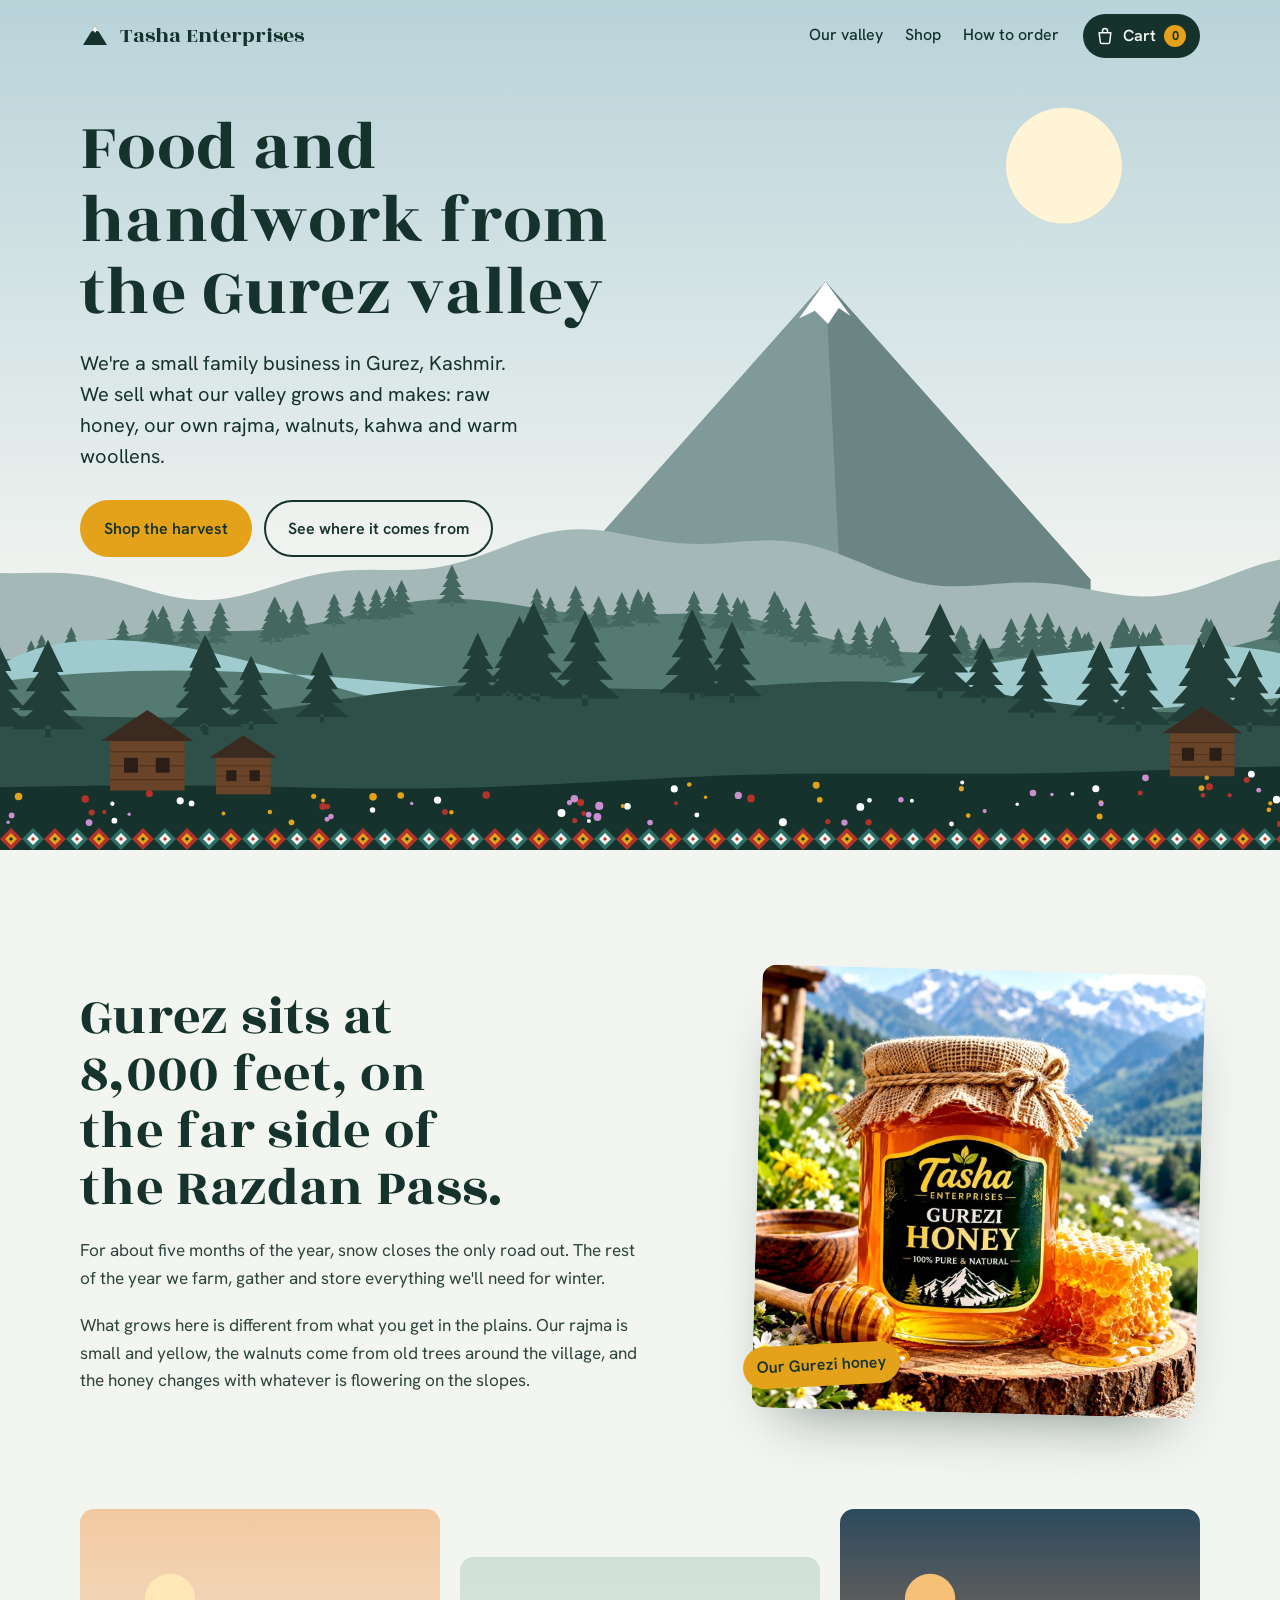
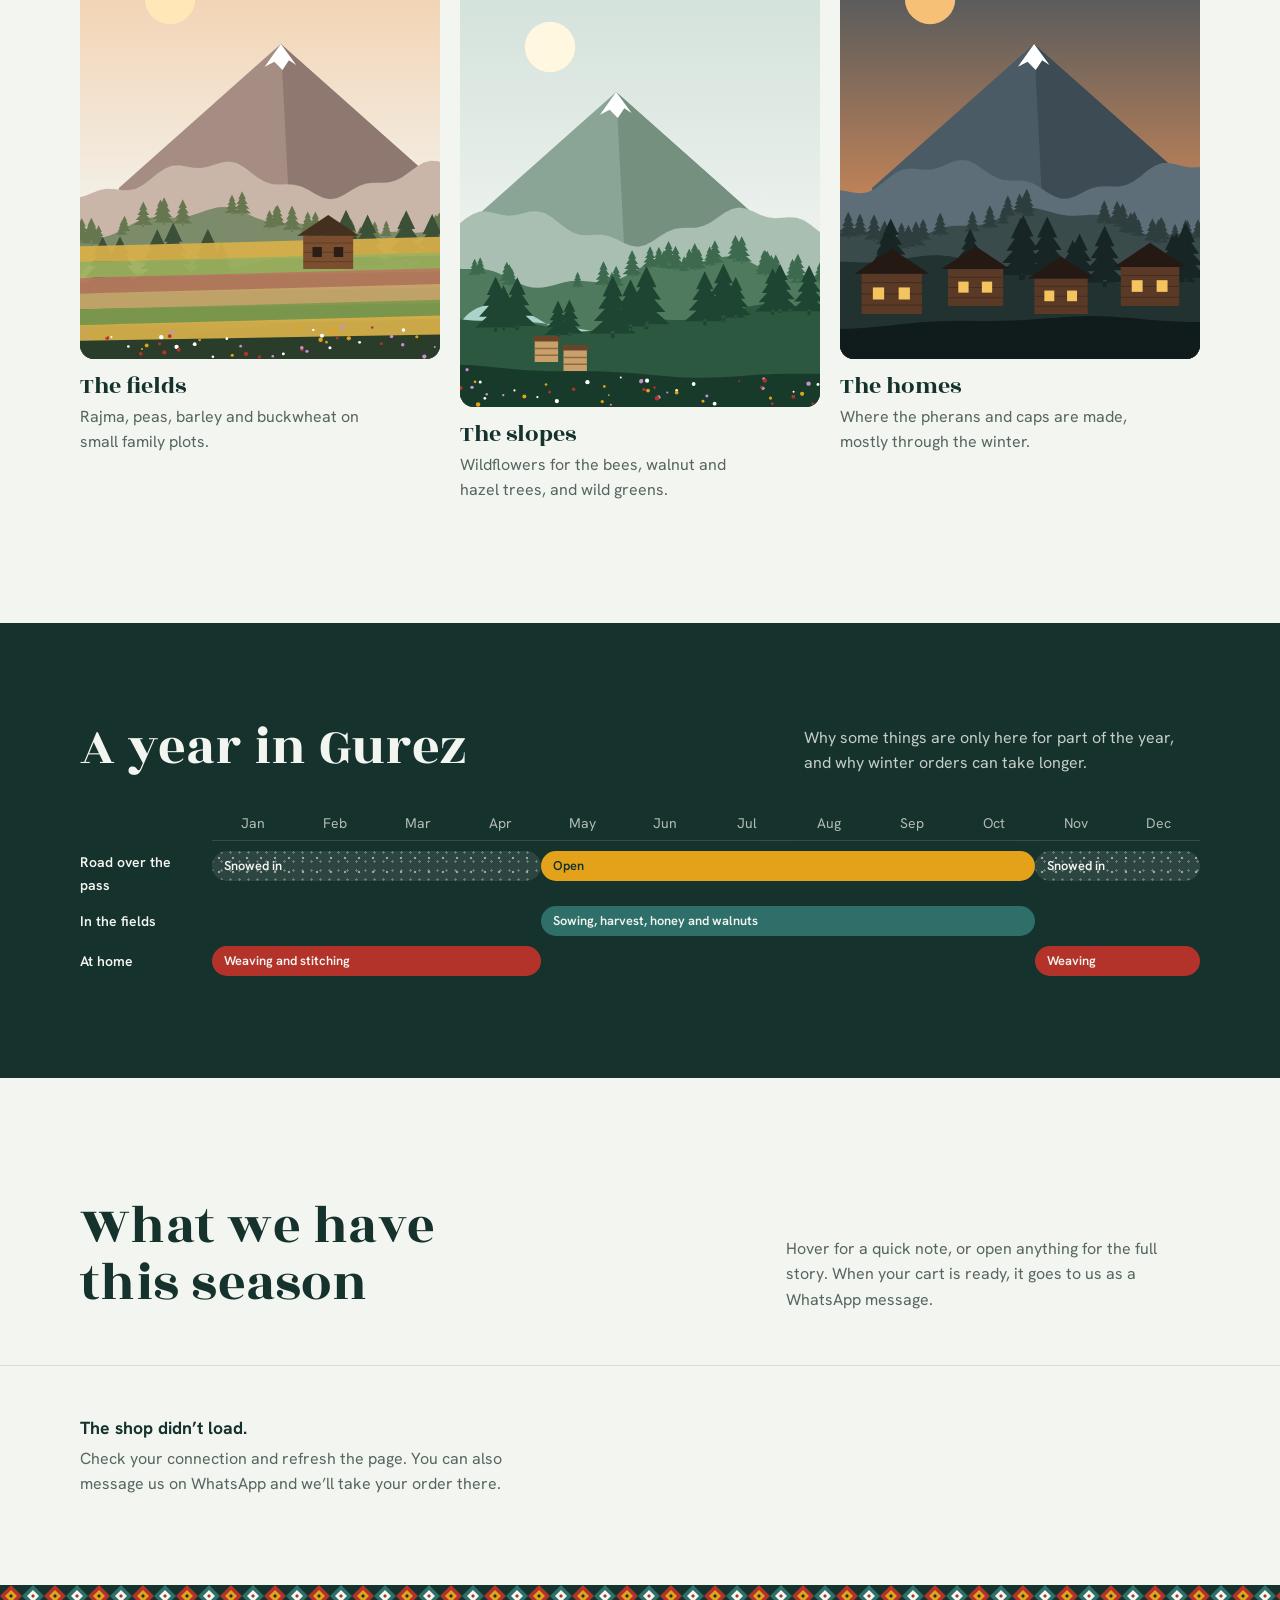
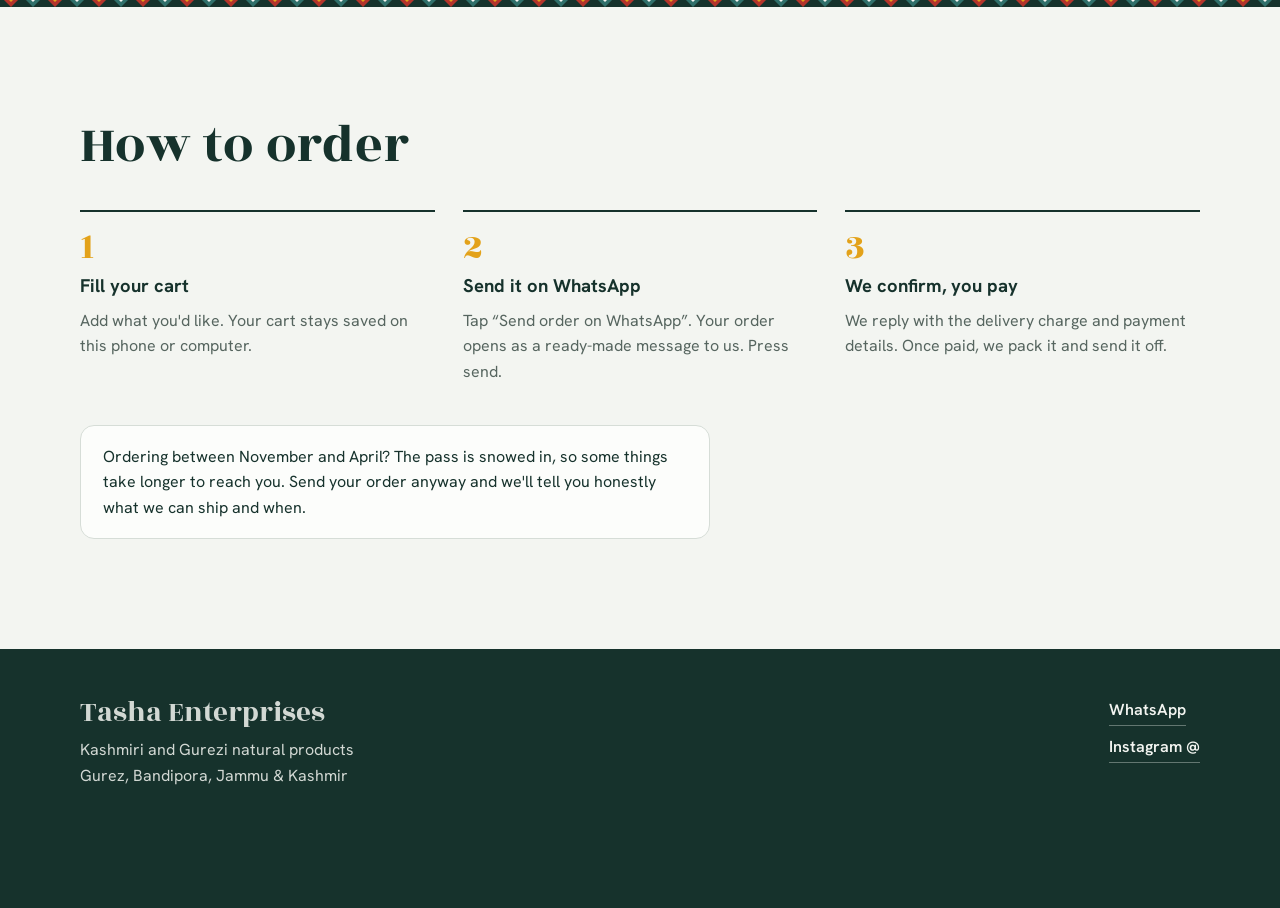
==== index.html @ d4f88fbe "Init" ====
<!doctype html>
<html lang="en">
<head>
<meta charset="utf-8">
<meta name="viewport" content="width=device-width, initial-scale=1, viewport-fit=cover">
<title>Tasha Enterprises · Honey, rajma and walnuts from Gurez, Kashmir</title>
<meta name="description" content="A small family business in the Gurez valley, Kashmir. Raw honey, Gurezi rajma, walnuts, kahwa, jams and handmade woollens. Order on WhatsApp.">
<meta property="og:title" content="Tasha Enterprises, Gurez valley">
<meta property="og:description" content="Honey, rajma, walnuts and handwork from our village in Gurez, Kashmir. Order on WhatsApp.">
<meta property="og:image" content="images/honey.jpg">
<meta name="theme-color" content="#16322C">
<link rel="preconnect" href="https://fonts.googleapis.com">
<link rel="preconnect" href="https://fonts.gstatic.com" crossorigin>
<link rel="stylesheet" href="https://fonts.googleapis.com/css2?family=Rozha+One&family=Hanken+Grotesk:ital,wght@0,400;0,500;0,600;0,700;1,400&display=swap">
<link rel="stylesheet" href="css/style.css">
</head>
<body>

<header class="bar" id="bar">
  <div class="wrap bar-in">
    <a class="logo" href="#top" aria-label="Tasha Enterprises, home">
      <svg viewBox="0 0 40 40" aria-hidden="true"><path d="M4 32 L20 6 L36 32 Z" fill="currentColor"/><path d="M20 6 L15 14 L18 13 L20 16 L22 13 L25 14 Z" fill="var(--snow)"/></svg>
      <span>Tasha Enterprises</span>
    </a>
    <nav class="bar-nav" aria-label="Main">
      <a href="#story">Our valley</a>
      <a href="#shop">Shop</a>
      <a href="#order">How to order</a>
    </nav>
    <button class="cart-btn" id="openCart" type="button">
      <svg viewBox="0 0 24 24" aria-hidden="true"><path d="M5 8h14l-1.3 11.1a2 2 0 0 1-2 1.9H8.3a2 2 0 0 1-2-1.9z M9 8V6a3 3 0 0 1 6 0v2" fill="none" stroke="currentColor" stroke-width="1.8" stroke-linejoin="round"/></svg>
      <span>Cart</span><b id="cartCount">0</b>
    </button>
  </div>
</header>

<main id="top">

  <!-- HERO: layered paper-cut valley, replaced by images/hero.jpg if you add one -->
  <section class="hero" aria-label="Welcome">
    <div class="hero-scene" id="heroScene" aria-hidden="true"></div>
    <img class="hero-photo" src="images/hero.jpg" alt="" onerror="this.remove()">
    <div class="wrap hero-copy">
      <h1>Food and handwork from the Gurez valley</h1>
      <p>We're a small family business in Gurez, Kashmir. We sell what our valley grows and makes: raw honey, our own rajma, walnuts, kahwa and warm woollens.</p>
      <div class="hero-ctas">
        <a class="btn btn-honey" href="#shop">Shop the harvest</a>
        <a class="btn btn-line" href="#story">See where it comes from</a>
      </div>
    </div>
  </section>

  <div class="band band-stitch" aria-hidden="true"></div>

  <!-- STORY -->
  <section class="story" id="story">
    <div class="wrap story-grid">
      <div class="story-lead">
        <h2>Gurez sits at 8,000 feet, on the far side of the Razdan Pass.</h2>
        <p>For about five months of the year, snow closes the only road out. The rest of the year we farm, gather and store everything we'll need for winter.</p>
        <p>What grows here is different from what you get in the plains. Our rajma is small and yellow, the walnuts come from old trees around the village, and the honey changes with whatever is flowering on the slopes.</p>
      </div>
      <figure class="story-photo">
        <img src="images/honey.jpg" alt="A jar of Tasha Enterprises Gurezi honey on a wooden board, with mountains behind" loading="lazy">
        <figcaption>Our Gurezi honey</figcaption>
      </figure>
    </div>

    <div class="wrap scenes">
      <figure class="scene">
        <div class="scene-art" data-scene="fields" aria-hidden="true"></div>
        <img src="images/fields.jpg" alt="Fields in Gurez" loading="lazy" onerror="this.remove()">
        <figcaption><b>The fields</b> Rajma, peas, barley and buckwheat on small family plots.</figcaption>
      </figure>
      <figure class="scene">
        <div class="scene-art" data-scene="forest" aria-hidden="true"></div>
        <img src="images/forest.jpg" alt="Forest slopes above Gurez" loading="lazy" onerror="this.remove()">
        <figcaption><b>The slopes</b> Wildflowers for the bees, walnut and hazel trees, and wild greens.</figcaption>
      </figure>
      <figure class="scene">
        <div class="scene-art" data-scene="village" aria-hidden="true"></div>
        <img src="images/people.jpg" alt="People of Gurez" loading="lazy" onerror="this.remove()">
        <figcaption><b>The homes</b> Where the pherans and caps are made, mostly through the winter.</figcaption>
      </figure>
    </div>
  </section>

  <!-- THE GUREZ YEAR -->
  <section class="year" aria-labelledby="yearTitle">
    <div class="wrap">
      <div class="year-head">
        <h2 id="yearTitle">A year in Gurez</h2>
        <p>Why some things are only here for part of the year, and why winter orders can take longer.</p>
      </div>
      <div class="year-scroll">
        <div class="year-grid" id="yearGrid"></div>
      </div>
    </div>
  </section>

  <!-- SHOP -->
  <section class="shop" id="shop">
    <div class="wrap shop-head">
      <h2>What we have this season</h2>
      <p>Hover for a quick note, or open anything for the full story. When your cart is ready, it goes to us as a WhatsApp message.</p>
    </div>
    <nav class="tabs" aria-label="Collections">
      <div class="wrap tabs-in" id="tabs"></div>
    </nav>
    <div class="wrap" id="shelves"></div>
  </section>

  <div class="band" aria-hidden="true"></div>

  <!-- HOW TO ORDER -->
  <section class="order" id="order">
    <div class="wrap">
      <h2>How to order</h2>
      <ol class="steps">
        <li><b>Fill your cart</b><span>Add what you'd like. Your cart stays saved on this phone or computer.</span></li>
        <li><b>Send it on WhatsApp</b><span>Tap “Send order on WhatsApp”. Your order opens as a ready-made message to us. Press send.</span></li>
        <li><b>We confirm, you pay</b><span>We reply with the delivery charge and payment details. Once paid, we pack it and send it off.</span></li>
      </ol>
      <p class="order-note">Ordering between November and April? The pass is snowed in, so some things take longer to reach you. Send your order anyway and we'll tell you honestly what we can ship and when.</p>
    </div>
  </section>
</main>

<footer class="foot">
  <div class="wrap foot-in">
    <div>
      <p class="foot-name">Tasha Enterprises</p>
      <p>Kashmiri and Gurezi natural products<br>Gurez, Bandipora, Jammu &amp; Kashmir</p>
    </div>
    <div class="foot-links">
      <a id="footWa" href="#" target="_blank" rel="noopener">WhatsApp <span id="footWaNum"></span></a>
      <a id="footIg" href="#" target="_blank" rel="noopener">Instagram @<span id="footIgName"></span></a>
    </div>
  </div>
</footer>

<!-- floating cart bar -->
<div class="floater" id="floater" hidden>
  <button type="button" id="floatBtn"><span id="floatCount"></span><span>View cart <b id="floatTot"></b></span></button>
</div>

<!-- product detail -->
<dialog class="sheet" id="sheet" aria-labelledby="sheetTitle">
  <button class="close" type="button" data-close aria-label="Close">×</button>
  <div class="sheet-grid">
    <div class="sheet-art" id="sheetArt"></div>
    <div class="sheet-body">
      <p class="sheet-col" id="sheetCol"></p>
      <h3 id="sheetTitle"></h3>
      <p class="sheet-price"><b id="sheetPrice"></b> <span id="sheetPack"></span></p>
      <p class="sheet-story" id="sheetStory"></p>
      <div class="sheet-block">
        <h4>How we use it</h4>
        <ul id="sheetUses"></ul>
      </div>
      <p class="sheet-keep" id="sheetKeep"></p>
      <div class="sheet-why" id="sheetWhy" hidden><h4 id="sheetWhyTitle">Why people keep it</h4><p id="sheetWhyText"></p></div>
      <div class="sheet-ctl" id="sheetCtl"></div>
    </div>
  </div>
</dialog>

<!-- cart -->
<div class="scrim" id="scrim" hidden></div>
<aside class="drawer" id="drawer" hidden aria-labelledby="cartTitle" role="dialog" aria-modal="true">
  <div class="d-head"><h3 id="cartTitle">Your cart</h3><button class="close" id="closeCart" type="button" aria-label="Close cart">×</button></div>
  <div class="d-body">
    <div id="lines"></div>
    <form class="fields" id="details" autocomplete="on">
      <label for="cName">Your name<input id="cName" type="text" autocomplete="name"></label>
      <label for="cAddr">Delivery address with pincode<textarea id="cAddr" autocomplete="street-address" rows="3"></textarea></label>
      <label for="cNote">Anything else? (optional)<input id="cNote" type="text" placeholder="Gift wrap, delivery timing"></label>
    </form>
  </div>
  <div class="d-foot">
    <div class="tot"><span>Subtotal</span><b id="subtotal">₹0</b></div>
    <p class="small">Delivery is added when we confirm on WhatsApp.</p>
    <a class="wa-btn" id="waBtn" href="#" target="_blank" rel="noopener" aria-disabled="true">
      <svg viewBox="0 0 24 24" aria-hidden="true"><path fill="currentColor" d="M12 2a10 10 0 0 0-8.6 15.1L2 22l5-1.3A10 10 0 1 0 12 2zm0 18.2c-1.5 0-3-.4-4.3-1.2l-.3-.2-3 .8.8-2.9-.2-.3A8.2 8.2 0 1 1 12 20.2zm4.5-6.1c-.2-.1-1.5-.7-1.7-.8-.2-.1-.4-.1-.6.1l-.8 1c-.1.2-.3.2-.5.1a6.7 6.7 0 0 1-3.3-2.9c-.2-.4.2-.4.7-1.3.1-.2 0-.3 0-.4l-.8-1.8c-.2-.5-.4-.4-.6-.4h-.5a1 1 0 0 0-.7.3 3 3 0 0 0-.9 2.2 5.2 5.2 0 0 0 1.1 2.7 11.8 11.8 0 0 0 4.5 4c1.7.7 2.3.8 3.2.6.5-.1 1.5-.6 1.7-1.2.2-.6.2-1.1.2-1.2-.1-.1-.3-.2-.5-.3z"/></svg>
      Send order on WhatsApp
    </a>
    <button class="copy" id="copyBtn" type="button">Copy order instead</button>
  </div>
</aside>

<div class="toast" id="toast" role="status" hidden></div>

<script src="js/scenes.js"></script>
<script src="js/app.js"></script>
</body>
</html>
---- css/style.css ----
/*
  Tasha Enterprises
  Direction: a paper-cut Gurez valley (layered ridges, deodars, the pyramid of Habba Khatoon)
  as the one bold moment; the rest stays calm on snow-white. Embroidery bands borrowed from the
  colours of a Gurezi topi mark the big transitions.
*/
:root{
  --snow:#F3F5F1;      /* page */
  --paper:#FCFDFB;     /* raised surfaces */
  --deodar:#16322C;    /* ink, dark sections */
  --river:#2F6F6A;     /* Kishanganga */
  --walnut:#6A4428;
  --honey:#E3A21A;     /* accent */
  --topi:#B3332B;      /* embroidery red, used only in bands */
  --muted:#56655F;
  --line:#D6DDD7;
  --wa:#1F7A4D;

  --display:"Rozha One", "Georgia", "Times New Roman", serif;
  --body:"Hanken Grotesk", system-ui, -apple-system, "Segoe UI", Roboto, sans-serif;

  --s-1:.875rem; --s0:1rem; --s1:1.2rem; --s2:1.5rem; --s3:2rem; --s4:clamp(2.2rem,4.6vw,3.4rem); --s5:clamp(2.8rem,7.4vw,6rem);
  --radius:14px;
  --ease-out:cubic-bezier(.16,1,.3,1);
  --ease-in:cubic-bezier(.5,0,.75,0);
  color-scheme:light;
}
*{box-sizing:border-box}
[hidden]{display:none!important}
html{scroll-behavior:smooth;-webkit-text-size-adjust:100%}
body{margin:0;background:var(--snow);color:var(--deodar);font-family:var(--body);font-size:var(--s0);line-height:1.6;-webkit-font-smoothing:antialiased}
img{max-width:100%;display:block}
h1,h2,h3{font-family:var(--display);font-weight:400;line-height:1.05;margin:0;text-wrap:balance;letter-spacing:.005em}
h4{margin:0}
p{margin:0}
a{color:inherit}
button{font:inherit;color:inherit}
:focus-visible{outline:3px solid var(--honey);outline-offset:3px;border-radius:6px}
::selection{background:var(--honey);color:var(--deodar)}
html{scrollbar-color:var(--river) var(--snow);accent-color:var(--river);caret-color:var(--river)}
a{text-underline-offset:.2em;text-decoration-thickness:1px}
.wrap{max-width:1200px;margin-inline:auto;padding-inline:clamp(16px,4vw,40px)}
@media (prefers-reduced-motion:reduce){html{scroll-behavior:auto}}

/* ---------- top bar ---------- */
.bar{position:fixed;top:0;left:0;right:0;z-index:40;padding-top:env(safe-area-inset-top,0px);transition:background .25s,box-shadow .25s,color .25s;color:var(--deodar)}
.bar.solid{background:color-mix(in srgb,var(--snow) 92%,transparent);backdrop-filter:blur(10px);-webkit-backdrop-filter:blur(10px);box-shadow:0 1px 0 var(--line)}
.bar-in{display:flex;align-items:center;gap:24px;padding-block:14px}
.logo{display:flex;align-items:center;gap:10px;text-decoration:none;font-family:var(--display);font-size:1.35rem;line-height:1}
.logo svg{width:30px;height:30px;color:var(--deodar)}
.bar-nav{display:flex;gap:22px;margin-left:auto;font-weight:500}
.bar-nav a{text-decoration:none;padding-block:4px;border-bottom:2px solid transparent}
.bar-nav a:hover{border-color:var(--honey)}
.cart-btn{display:inline-flex;align-items:center;gap:8px;background:var(--deodar);color:var(--snow);border:0;border-radius:999px;padding:9px 14px 9px 12px;cursor:pointer;font-weight:600}
.cart-btn svg{width:20px;height:20px}
.cart-btn b{background:var(--honey);color:var(--deodar);min-width:22px;height:22px;border-radius:999px;display:inline-grid;place-items:center;font-size:.8rem;padding-inline:6px}
.cart-btn.bump b{animation:bump .4s ease}
@keyframes bump{40%{transform:scale(1.35)}}
@media (max-width:760px){.bar-nav{display:none}.cart-btn{margin-left:auto}.logo{font-size:1.15rem}}

/* ---------- hero ---------- */
.hero{position:relative;min-height:min(92vh,860px);display:flex;align-items:flex-start;overflow:hidden;isolation:isolate}
.hero-scene,.hero-photo{position:absolute;inset:0;z-index:-1}
.hero-photo{width:100%;height:100%;object-fit:cover}
.hero-scene svg{width:100%;height:100%;display:block}
.hero-copy{padding-top:calc(112px + env(safe-area-inset-top,0px));padding-bottom:40px;width:100%}
.hero h1{font-size:clamp(2.7rem,5.4vw,4.9rem);max-width:16ch;color:var(--deodar)}
.hero-copy p{margin-top:18px;max-width:40ch;font-size:clamp(1.05rem,1.6vw,1.25rem);line-height:1.55}
.hero-ctas{display:flex;flex-wrap:wrap;gap:12px;margin-top:28px}
.btn{display:inline-flex;align-items:center;justify-content:center;border-radius:999px;padding:14px 22px;font-weight:600;text-decoration:none;border:2px solid transparent;cursor:pointer;transition:transform .15s}
.btn:hover{transform:translateY(-1px)}
.btn-honey{background:var(--honey);color:var(--deodar)}
.btn-line{border-color:var(--deodar);background:color-mix(in srgb,var(--snow) 55%,transparent)}
.hero:has(.hero-photo) h1,.hero:has(.hero-photo) .hero-copy p{color:#fff;text-shadow:0 2px 18px rgba(0,0,0,.35)}
@media (max-width:640px){.hero{min-height:760px}.hero-copy{padding-top:calc(96px + env(safe-area-inset-top,0px))}}

/* scene layers animate in once */
.layer{transform-box:fill-box}
/* Focal moment: the paper-cut valley assembles front to back, far ridges pulling into focus,
   then the embroidery band is stitched across beneath it. */
.hero-scene .layer{animation:rise 1.3s var(--ease-out) both;animation-delay:calc(var(--i,0) * 90ms)}
.hero-scene .layer.sun{animation:sunrise 1.8s var(--ease-out) both}
.hero-scene .layer.far{animation-name:rise,focus}
@keyframes rise{from{transform:translateY(calc(40px + var(--i,0) * 14px))}to{transform:none}}
@keyframes sunrise{from{transform:translateY(140px)}to{transform:none}}
@keyframes focus{from{filter:blur(6px)}to{filter:none}}
.hero-copy > *{animation:settle .9s var(--ease-out) both}
.hero-copy > :nth-child(2){animation-delay:.12s}.hero-copy > :nth-child(3){animation-delay:.24s}
@keyframes settle{from{transform:translateY(14px);opacity:.001}}
.band-stitch{animation:stitch 1s steps(30,end) 1s both}
@keyframes stitch{from{clip-path:inset(0 100% 0 0)}to{clip-path:inset(0 0 0 0)}}

/* ---------- embroidery band ---------- */
.band{height:22px;background-color:var(--deodar);background-image:url("data:image/svg+xml,%3Csvg xmlns='http://www.w3.org/2000/svg' width='44' height='22' viewBox='0 0 44 22'%3E%3Cpath d='M0 11 11 0 22 11 11 22z' fill='%23B3332B'/%3E%3Cpath d='M5 11 11 5 17 11 11 17z' fill='%23E3A21A'/%3E%3Cpath d='M9 11 11 9 13 11 11 13z' fill='%2316322C'/%3E%3Cpath d='M22 11 33 0 44 11 33 22z' fill='%232F6F6A'/%3E%3Cpath d='M27 11 33 5 39 11 33 17z' fill='%23F3F5F1'/%3E%3Cpath d='M31 11 33 9 35 11 33 13z' fill='%23B3332B'/%3E%3C/svg%3E");background-size:44px 22px;background-repeat:repeat-x}

/* ---------- story ---------- */
.story{padding-block:clamp(64px,10vw,120px)}
.story-grid{display:grid;grid-template-columns:minmax(0,1.15fr) minmax(0,.85fr);gap:clamp(32px,6vw,80px);align-items:center}
.story-lead h2{font-size:var(--s4);max-width:16ch}
.story-lead p{margin-top:20px;max-width:56ch;font-size:1.075rem;color:#2d433d}
.story-photo{margin:0;position:relative}
.story-photo img{border-radius:var(--radius);aspect-ratio:1/1;object-fit:cover;width:100%;transform:rotate(1.5deg);box-shadow:0 30px 60px -30px rgba(22,50,44,.55)}
.story-photo figcaption{position:absolute;left:-14px;bottom:28px;background:var(--honey);color:var(--deodar);font-weight:600;padding:8px 14px;border-radius:999px;transform:rotate(-3deg)}
.scenes{display:grid;grid-template-columns:repeat(3,minmax(0,1fr));gap:20px;margin-top:clamp(56px,8vw,96px)}
.scene{margin:0;position:relative;min-width:0}
.scene-art,.scene img{aspect-ratio:4/5;width:100%;border-radius:var(--radius);overflow:hidden}
.scene img{position:absolute;inset:0;height:auto;object-fit:cover}
.scene-art svg{width:100%;height:100%;display:block}
.scene figcaption{margin-top:14px;color:var(--muted);max-width:34ch}
.scene figcaption b{display:block;color:var(--deodar);font-family:var(--display);font-weight:400;font-size:var(--s2);line-height:1.1;margin-bottom:4px}
.scene:nth-child(2){margin-top:48px}
@media (max-width:860px){.story-grid{grid-template-columns:1fr}.story-photo{max-width:440px}.scenes{grid-template-columns:1fr}.scene:nth-child(2){margin-top:0}.scene-art,.scene img{aspect-ratio:16/10}}

/* ---------- the year ---------- */
.year{background:var(--deodar);color:var(--snow);padding-block:clamp(56px,8vw,96px)}
.year-head{display:flex;flex-wrap:wrap;justify-content:space-between;align-items:end;gap:16px 40px}
.year-head h2{font-size:var(--s4)}
.year-head p{max-width:44ch;opacity:.8}
.year-scroll{overflow-x:auto;margin-top:36px;padding-bottom:6px}
.year-grid{display:grid;grid-template-columns:132px repeat(12,minmax(44px,1fr));min-width:760px;row-gap:10px;font-size:var(--s-1)}
.year-grid .m{opacity:.7;text-align:center;padding-bottom:6px;border-bottom:1px solid rgba(243,245,241,.2)}
.year-grid .row-l{font-weight:600;align-self:center;padding-right:12px}
.year-grid .seg{height:30px;border-radius:999px;display:flex;align-items:center;padding-inline:12px;font-size:.8rem;font-weight:600;white-space:nowrap;overflow:hidden}
.seg.open{background:var(--honey);color:var(--deodar)}
.seg.closed{background-color:rgba(243,245,241,.1);background-image:radial-gradient(circle,rgba(243,245,241,.55) 1.2px,transparent 1.6px),radial-gradient(circle,rgba(243,245,241,.3) 1px,transparent 1.4px);background-size:14px 14px,9px 9px;background-position:0 0,5px 6px;color:var(--snow)}
.seg.work{background:var(--river);color:var(--snow)}
.seg.craft{background:var(--topi);color:var(--snow)}

/* ---------- shop ---------- */
.shop{padding-top:clamp(64px,10vw,120px);padding-bottom:40px}
.shop-head{display:flex;flex-wrap:wrap;justify-content:space-between;align-items:end;gap:16px 40px}
.shop-head h2{font-size:var(--s4);max-width:14ch}
.shop-head p{max-width:46ch;color:var(--muted)}
.tabs{position:sticky;top:calc(env(safe-area-inset-top,0px) + 62px);z-index:30;background:var(--snow);margin-top:28px;border-bottom:1px solid var(--line)}
.tabs-in{position:relative;display:flex;gap:6px;overflow-x:auto;padding-block:12px;scrollbar-width:none}
.tab-ink{position:absolute;left:0;top:12px;height:calc(100% - 24px);width:0;border-radius:999px;background:var(--deodar);transition:transform .45s var(--ease-out),width .45s var(--ease-out);pointer-events:none}
.tabs-in::-webkit-scrollbar{display:none}
.tab{position:relative;z-index:1;transition:color .25s;flex:none;display:inline-flex;align-items:center;gap:8px;text-decoration:none;padding:8px 14px;border-radius:999px;font-weight:500;white-space:nowrap}
.tab i{width:10px;height:10px;border-radius:50%;background:var(--c)}
.tab:hover{background:var(--paper)}
.tab[aria-current="true"]{color:var(--snow)}
.tab[aria-current="true"]:hover{background:transparent}
.no-ink .tab[aria-current="true"]{background:var(--deodar)}
.shelf{padding-top:56px;scroll-margin-top:130px}
.shelf-head{display:grid;grid-template-columns:minmax(0,1fr) minmax(0,1fr);gap:12px 40px;align-items:end;margin-bottom:24px}
.shelf-head h3{font-size:var(--s3);display:flex;align-items:center;gap:14px}
.shelf-head h3::before{content:"";width:16px;height:16px;background:var(--c);transform:rotate(45deg);flex:none}
.shelf-head p{color:var(--muted);max-width:52ch}
@media (max-width:760px){.shelf-head{grid-template-columns:1fr}}
.grid{display:grid;grid-template-columns:repeat(auto-fill,minmax(236px,1fr));gap:22px}
@media (max-width:560px){.grid{grid-template-columns:repeat(2,minmax(0,1fr));gap:14px}}

.card{position:relative;display:flex;flex-direction:column;min-width:0;cursor:pointer}
.card-media{position:relative;aspect-ratio:1/1;border-radius:var(--radius);overflow:hidden;background:var(--tint-bg)}
.card-media svg,.card-media img{position:absolute;inset:0;width:100%;height:100%;object-fit:cover}
.card-note{position:absolute;left:0;right:0;bottom:0;padding:48px 16px 16px;color:#fff;background:linear-gradient(to top,rgba(10,24,21,.88),rgba(10,24,21,0));font-size:.95rem;line-height:1.4;transform:translateY(100%);transition:transform .35s cubic-bezier(.2,.7,.2,1)}
.card-note span{display:inline-block;margin-top:8px;font-weight:600;border-bottom:1px solid currentColor;font-size:.85rem}
@media (hover:hover){.card:hover .card-note,.card:focus-within .card-note{transform:none}.card:hover .card-media svg{transform:scale(1.04)}}
.card-media svg{transition:transform .5s ease}
.card-info{padding-top:12px;display:flex;flex-direction:column;gap:2px;flex:1}
.card h4{font-size:1.05rem;font-weight:600;line-height:1.3}
.card h4 button{all:unset;cursor:pointer}
.card h4 button:focus-visible{outline:3px solid var(--honey);outline-offset:2px;border-radius:4px}
.card .pp{display:flex;align-items:baseline;gap:8px;color:var(--muted);font-size:var(--s-1)}
.card .pp b{color:var(--deodar);font-size:1.05rem;font-variant-numeric:tabular-nums}
.card-act{margin-top:10px}
.add{width:100%;border:1.5px solid var(--deodar);background:transparent;border-radius:999px;padding:9px 12px;font-weight:600;cursor:pointer;transition:background .15s,color .15s}
.add:hover{background:var(--deodar);color:var(--snow)}
.stepper{display:flex;align-items:center;justify-content:space-between;border:1.5px solid var(--deodar);background:var(--deodar);color:var(--snow);border-radius:999px;overflow:hidden}
.stepper button{border:0;background:transparent;color:inherit;width:40px;height:38px;cursor:pointer;font-size:1.2rem;line-height:1}
.stepper button:hover{background:rgba(255,255,255,.12)}
.stepper span{font-weight:600;font-variant-numeric:tabular-nums}
@media (hover:none){.card-note{display:none}}

.home-note{margin-top:26px;display:grid;grid-template-columns:minmax(0,300px) minmax(0,1fr);gap:0;background:var(--paper);border-radius:var(--radius);overflow:hidden;border:1px solid var(--line)}
.home-note img{width:100%;height:100%;object-fit:cover;aspect-ratio:4/3}
.home-note div{padding:24px 28px;align-self:center}
.home-note h4{font-family:var(--display);font-weight:400;font-size:var(--s2);margin-bottom:8px}
.home-note p{color:var(--muted);max-width:60ch}
@media (max-width:640px){.home-note{grid-template-columns:1fr}}

/* ---------- order ---------- */
.order{padding-block:clamp(64px,9vw,110px)}
.order h2{font-size:var(--s4)}
.steps{list-style:none;padding:0;margin:36px 0 0;display:grid;grid-template-columns:repeat(3,minmax(0,1fr));gap:28px;counter-reset:s}
.steps li{counter-increment:s;display:flex;flex-direction:column;gap:6px;padding-top:16px;border-top:2px solid var(--deodar)}
.steps li::before{content:counter(s);font-family:var(--display);font-size:2.4rem;line-height:1;color:var(--honey)}
.steps b{font-size:1.15rem}
.steps span{color:var(--muted)}
.order-note{margin-top:40px;max-width:70ch;padding:18px 22px;border-radius:var(--radius);background:var(--paper);border:1px solid var(--line)}
@media (max-width:760px){.steps{grid-template-columns:1fr}}

/* ---------- footer ---------- */
.foot{background:var(--deodar);color:var(--snow);padding-block:48px calc(120px + env(safe-area-inset-bottom,0px))}
.foot-in{display:flex;flex-wrap:wrap;justify-content:space-between;gap:24px}
.foot-name{font-family:var(--display);font-size:1.8rem;line-height:1.1;margin-bottom:8px}
.foot p{opacity:.85}
.foot-links{display:flex;flex-direction:column;gap:8px;font-weight:600}
.foot-links a{text-decoration:none;border-bottom:1px solid rgba(243,245,241,.35);padding-bottom:2px;width:fit-content}

/* ---------- floating cart ---------- */
.floater{position:fixed;left:0;right:0;bottom:0;z-index:35;display:flex;justify-content:center;padding:12px 16px calc(12px + env(safe-area-inset-bottom,0px));pointer-events:none}
.floater button{pointer-events:auto;width:min(480px,100%);display:flex;justify-content:space-between;align-items:center;gap:16px;border:0;border-radius:999px;background:var(--deodar);color:var(--snow);padding:14px 20px;font-weight:600;cursor:pointer;box-shadow:0 14px 40px -12px rgba(22,50,44,.6)}
.floater b{color:var(--honey);margin-left:6px}

/* ---------- product sheet ---------- */
.sheet{border:0;padding:0;border-radius:20px;width:min(880px,calc(100% - 32px));max-height:calc(100dvh - 40px);background:var(--paper);color:var(--deodar);overflow:auto}
.sheet::backdrop{background:rgba(10,24,21,.55);backdrop-filter:blur(3px)}
.sheet[open]:not(.vt){animation:pop .35s var(--ease-out)}
.sheet[open]::backdrop{animation:fade .3s var(--ease-out)}
.sheet.closing{animation:drop .2s var(--ease-in) forwards}
.sheet.closing::backdrop{animation:fade .2s reverse forwards}
@keyframes pop{from{transform:translateY(24px);opacity:0}}
@keyframes drop{to{transform:translateY(16px);opacity:0}}
@keyframes fade{from{opacity:0}}
.sheet-body > *{animation:settle .5s var(--ease-out) both}
.sheet-body > :nth-child(2){animation-delay:.04s}.sheet-body > :nth-child(3){animation-delay:.08s}.sheet-body > :nth-child(4){animation-delay:.12s}.sheet-body > :nth-child(n+5){animation-delay:.16s}
.sheet-why{border-radius:10px;padding:14px 16px;background:color-mix(in srgb,var(--honey) 14%,var(--paper));color:#2d433d}
.sheet-why h4{font-size:.95rem;margin-bottom:4px;color:var(--deodar)}
::view-transition-group(product-art){animation-duration:.5s;animation-timing-function:var(--ease-out)}
::view-transition-old(root),::view-transition-new(root){animation-duration:.28s}
.sheet-grid{display:grid;grid-template-columns:minmax(0,1fr) minmax(0,1.1fr)}
.sheet-art{position:relative;aspect-ratio:1/1;background:var(--tint-bg)}
.sheet-art svg,.sheet-art img{position:absolute;inset:0;width:100%;height:100%;object-fit:cover}
.sheet-body{padding:32px 32px 28px;display:flex;flex-direction:column;gap:14px}
.sheet-col{color:var(--muted);font-weight:500}
.sheet h3{font-size:var(--s3)}
.sheet-price b{font-size:1.4rem;font-variant-numeric:tabular-nums}
.sheet-price span{color:var(--muted);margin-left:6px}
.sheet-story{font-size:1.05rem}
.sheet-block h4{font-size:.95rem;margin-bottom:6px}
.sheet-block ul{margin:0;padding-left:1.1em;color:#2d433d}
.sheet-block li{margin-top:4px}
.sheet-keep{color:var(--muted);font-size:.95rem}
.sheet-ctl{margin-top:auto;padding-top:8px}
.sheet-ctl .add,.sheet-ctl .stepper{max-width:260px}
.close{position:absolute;top:12px;right:12px;z-index:2;width:40px;height:40px;border-radius:50%;border:0;background:var(--paper);color:var(--deodar);font-size:1.5rem;line-height:1;cursor:pointer;box-shadow:0 2px 10px rgba(0,0,0,.15)}
@media (max-width:700px){.sheet{width:100%;max-width:100%;margin:auto 0 0;border-radius:20px 20px 0 0;max-height:92dvh}.sheet-grid{grid-template-columns:1fr}.sheet-art{aspect-ratio:16/10}.sheet-body{padding:22px 20px calc(24px + env(safe-area-inset-bottom,0px))}}

/* ---------- cart drawer ---------- */
.scrim{position:fixed;inset:0;background:rgba(10,24,21,.5);z-index:50}
.drawer{position:fixed;top:0;right:0;bottom:0;z-index:60;width:min(440px,100%);background:var(--paper);display:flex;flex-direction:column;padding-top:env(safe-area-inset-top,0px);padding-bottom:env(safe-area-inset-bottom,0px);animation:slide .4s var(--ease-out);box-shadow:-24px 0 60px -30px rgba(10,24,21,.5)}
.drawer.closing{animation:slideout .22s var(--ease-in) forwards}
.scrim{animation:fade .3s var(--ease-out)}
.scrim.closing{animation:fade .22s reverse forwards}
@keyframes slide{from{transform:translateX(100%)}}
@keyframes slideout{to{transform:translateX(100%)}}
.line{animation:settle .4s var(--ease-out) both}
.line.leaving{animation:leave .22s var(--ease-in) forwards}
@keyframes leave{to{opacity:0;transform:translateX(24px)}}
.d-head{position:relative;padding:22px 22px 16px;border-bottom:1px solid var(--line)}
.d-head h3{font-size:var(--s3)}
.d-head .close{top:18px;right:18px;box-shadow:none;border:1px solid var(--line)}
.d-body{flex:1;overflow-y:auto;padding:4px 22px 22px}
.line{display:grid;grid-template-columns:56px minmax(0,1fr) auto;gap:4px 14px;padding:16px 0;border-bottom:1px solid var(--line);align-items:center}
.line-art{width:56px;height:56px;border-radius:10px;overflow:hidden;position:relative;grid-row:span 2;background:var(--tint-bg)}
.line-art svg,.line-art img{position:absolute;inset:0;width:100%;height:100%;object-fit:cover}
.line .nm{font-weight:600;line-height:1.3}
.line .sub{font-size:var(--s-1);color:var(--muted)}
.line .lp{font-weight:600;font-variant-numeric:tabular-nums;text-align:right}
.line .ctl{grid-column:2/-1;display:flex;justify-content:space-between;align-items:center;gap:10px}
.line .stepper{width:130px}
.line .stepper button{height:32px;width:36px}
.rm{border:0;background:none;color:var(--muted);text-decoration:underline;cursor:pointer;font-size:var(--s-1)}
.empty{padding:40px 0;text-align:center;color:var(--muted)}
.empty b{display:block;font-family:var(--display);font-weight:400;font-size:1.5rem;color:var(--deodar);margin-bottom:6px}
.fields{display:grid;gap:12px;margin-top:22px}
.fields label{display:grid;gap:5px;font-weight:600;font-size:.92rem}
.fields label span{font-weight:400;color:var(--muted)}
.fields input,.fields textarea{font:inherit;font-weight:400;border:1.5px solid var(--line);background:var(--snow);color:var(--deodar);border-radius:10px;padding:11px 12px;width:100%}
.fields input:focus,.fields textarea:focus{border-color:var(--river);outline:none}
.d-foot{border-top:1px solid var(--line);padding:16px 22px 18px;display:grid;gap:10px}
.tot{display:flex;justify-content:space-between;align-items:baseline}
.tot b{font-size:1.5rem;font-variant-numeric:tabular-nums}
.small{font-size:var(--s-1);color:var(--muted)}
.wa-btn{display:flex;align-items:center;justify-content:center;gap:10px;background:var(--wa);color:#fff;text-decoration:none;font-weight:700;padding:15px;border-radius:999px}
.wa-btn svg{width:22px;height:22px}
.wa-btn[aria-disabled="true"]{opacity:.4;pointer-events:none}
.copy{border:1.5px solid var(--line);background:transparent;border-radius:999px;padding:10px;cursor:pointer;font-weight:500}

.toast{position:fixed;left:50%;bottom:calc(92px + env(safe-area-inset-bottom,0px));transform:translateX(-50%);z-index:45;background:var(--deodar);color:var(--snow);padding:10px 18px;border-radius:999px;font-weight:500;max-width:calc(100% - 32px);text-align:center;box-shadow:0 10px 30px -10px rgba(0,0,0,.4)}

/* ---------- feedback ---------- */
.fly{position:fixed;left:0;top:0;width:16px;height:16px;z-index:80;pointer-events:none;background:var(--honey);transform-origin:center;box-shadow:0 0 0 3px var(--topi)}
.stepper span.tick{animation:tick .3s var(--ease-out)}
@keyframes tick{from{transform:translateY(-7px);opacity:.2}}
.add:active,.btn:active,.cart-btn:active,.floater button:active,.wa-btn:active{transform:scale(.97)}
.add,.cart-btn,.floater button,.wa-btn{transition:background .15s,color .15s,transform .12s}
.floater:not([hidden]) button{animation:rise-bar .45s var(--ease-out)}
@keyframes rise-bar{from{transform:translateY(120%)}}
.toast:not([hidden]){animation:settle .3s var(--ease-out)}

/* ---------- the year draws itself left to right, month by month ---------- */
.year-grid .seg{transform-origin:left center}
.year.pre .seg{transform:scaleX(0)}
.year.play .seg{transform:none;transition:transform .9s var(--ease-out);transition-delay:calc(var(--m,0) * 70ms)}

/* scene cards: photo slot cross-fades in when a real image loads */
.scene img,.card-media img{animation:fade .5s var(--ease-out)}

@media (prefers-reduced-motion:reduce){
  .hero-scene .layer,.hero-copy > *,.band-stitch,.sheet-body > *,.line{animation:none!important}
  .sheet[open]:not(.vt),.drawer,.floater:not([hidden]) button{animation:fade .2s ease!important}
  .year.pre .seg{transform:none}
  .tab-ink{transition:none}
  .stepper span.tick{animation:fade .2s ease!important}
}
.ctl-row{grid-column:2/-1;display:flex;justify-content:space-between;align-items:center;gap:10px}

/* ---------- shop states ---------- */
.shop-state{padding:48px 0;color:var(--muted);max-width:52ch}
.shop-state b{display:block;color:var(--deodar);font-size:1.1rem;margin-bottom:4px}
.badge{position:absolute;top:12px;left:12px;z-index:2;background:var(--deodar);color:var(--snow);font-size:.8rem;font-weight:600;padding:5px 10px;border-radius:999px}
.add.soldout{display:block;text-align:center;text-decoration:none;border-style:dashed;color:var(--muted);border-color:var(--muted)}
.add.soldout:hover{background:var(--snow);color:var(--deodar);border-color:var(--deodar)}
.card:has(.badge) .card-media > svg,.card:has(.badge) .card-media > img{filter:grayscale(.55)}
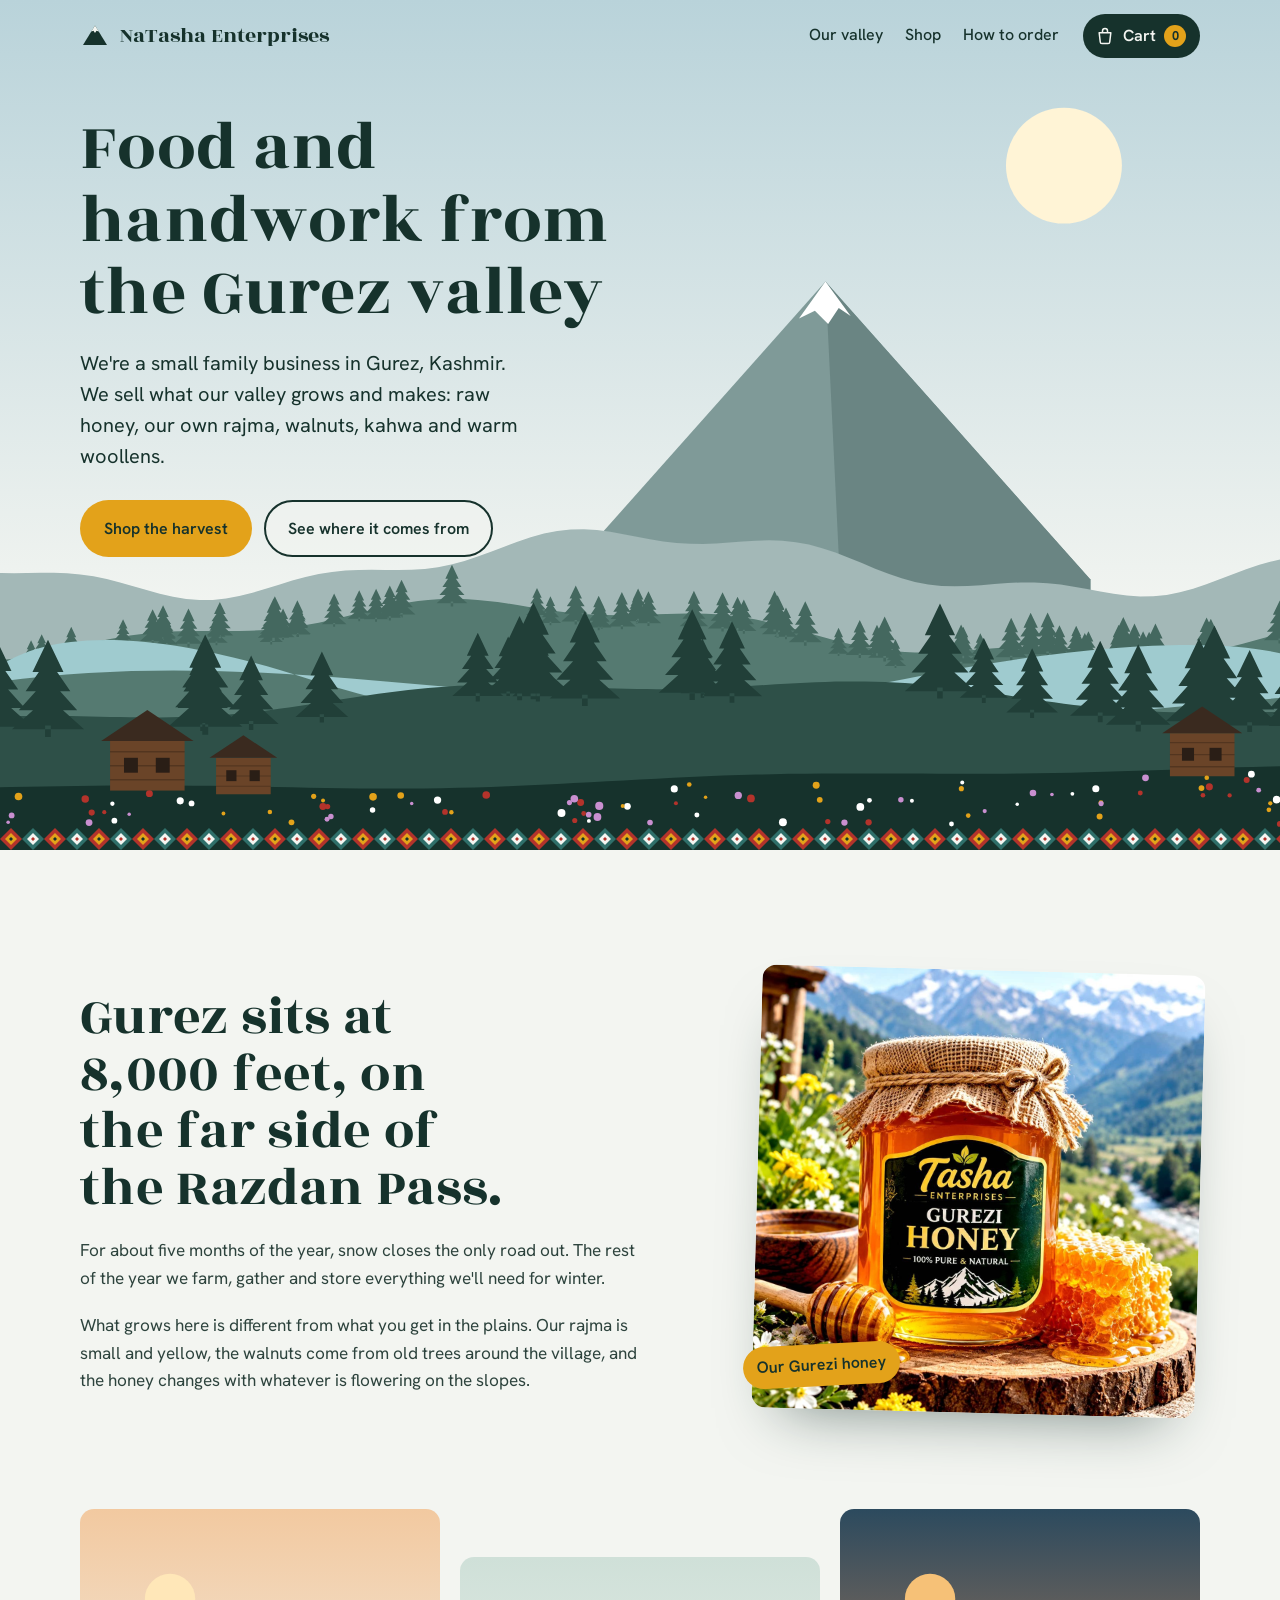
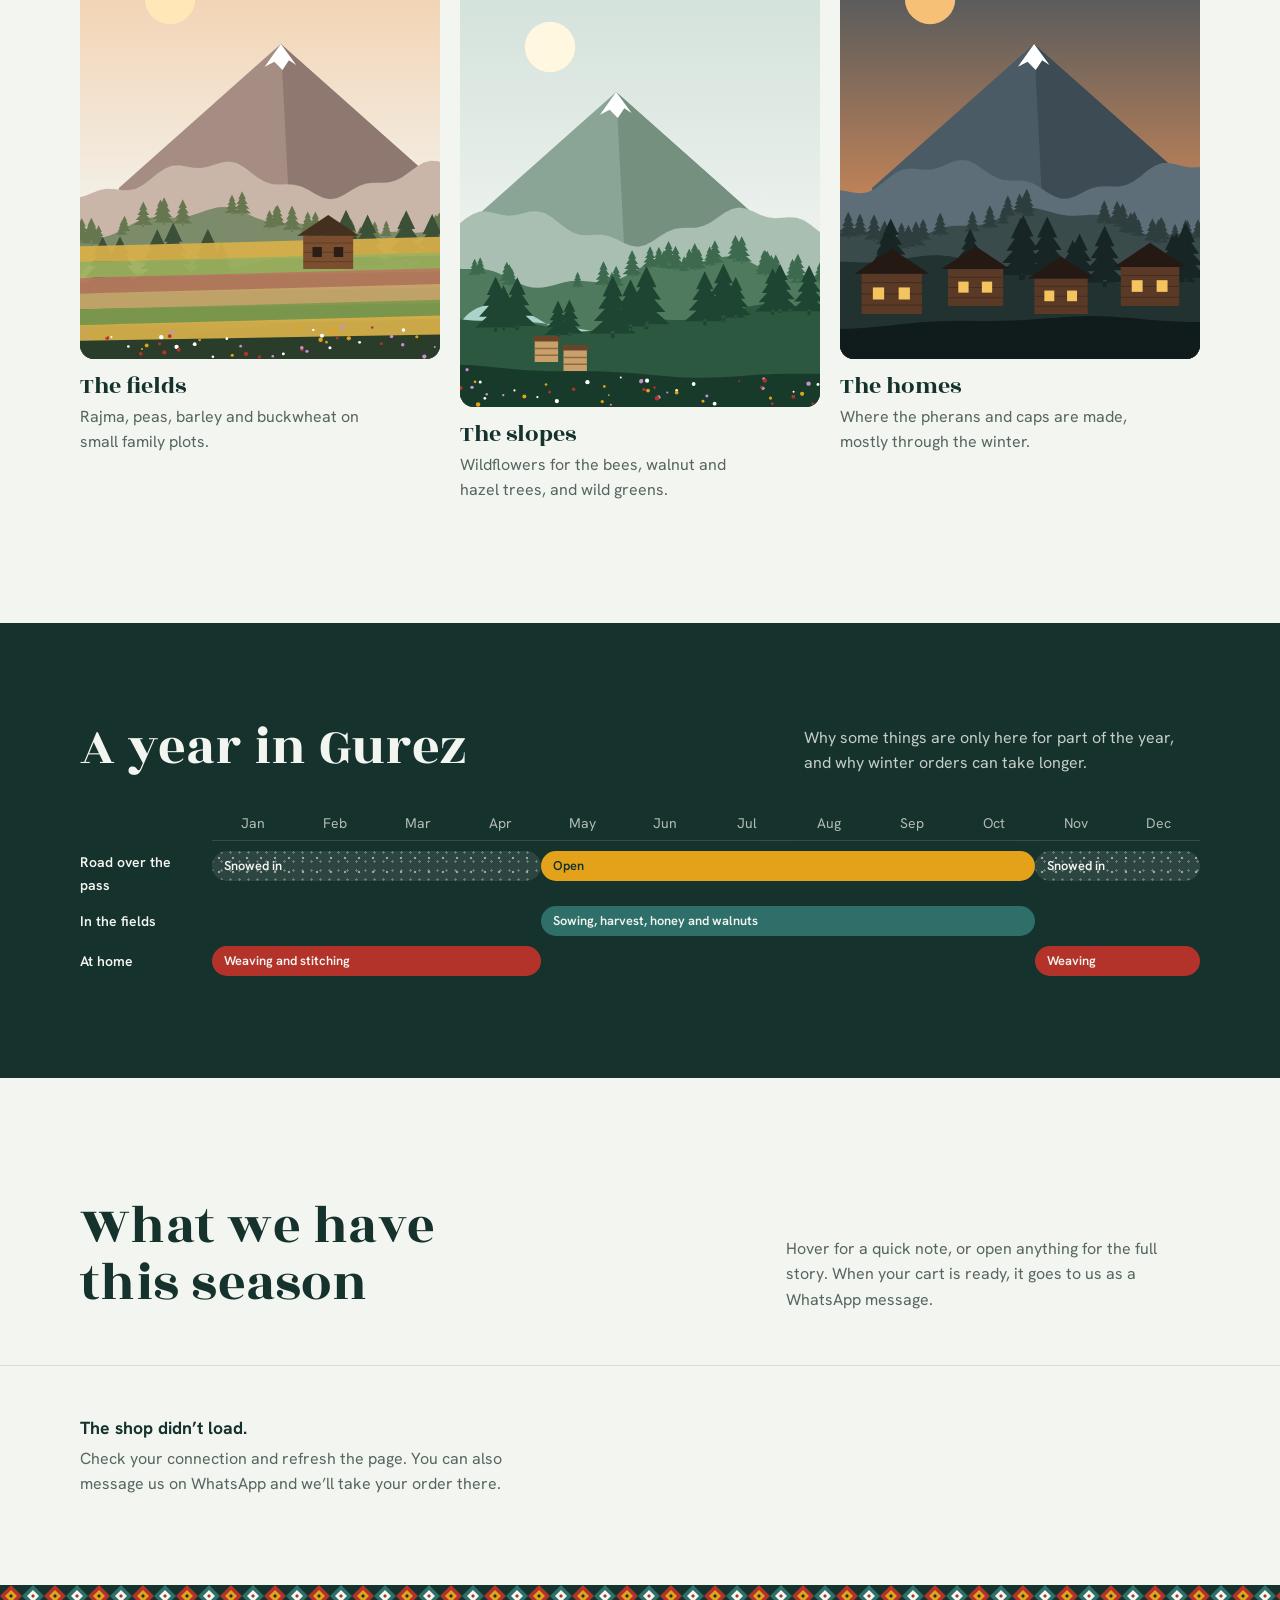
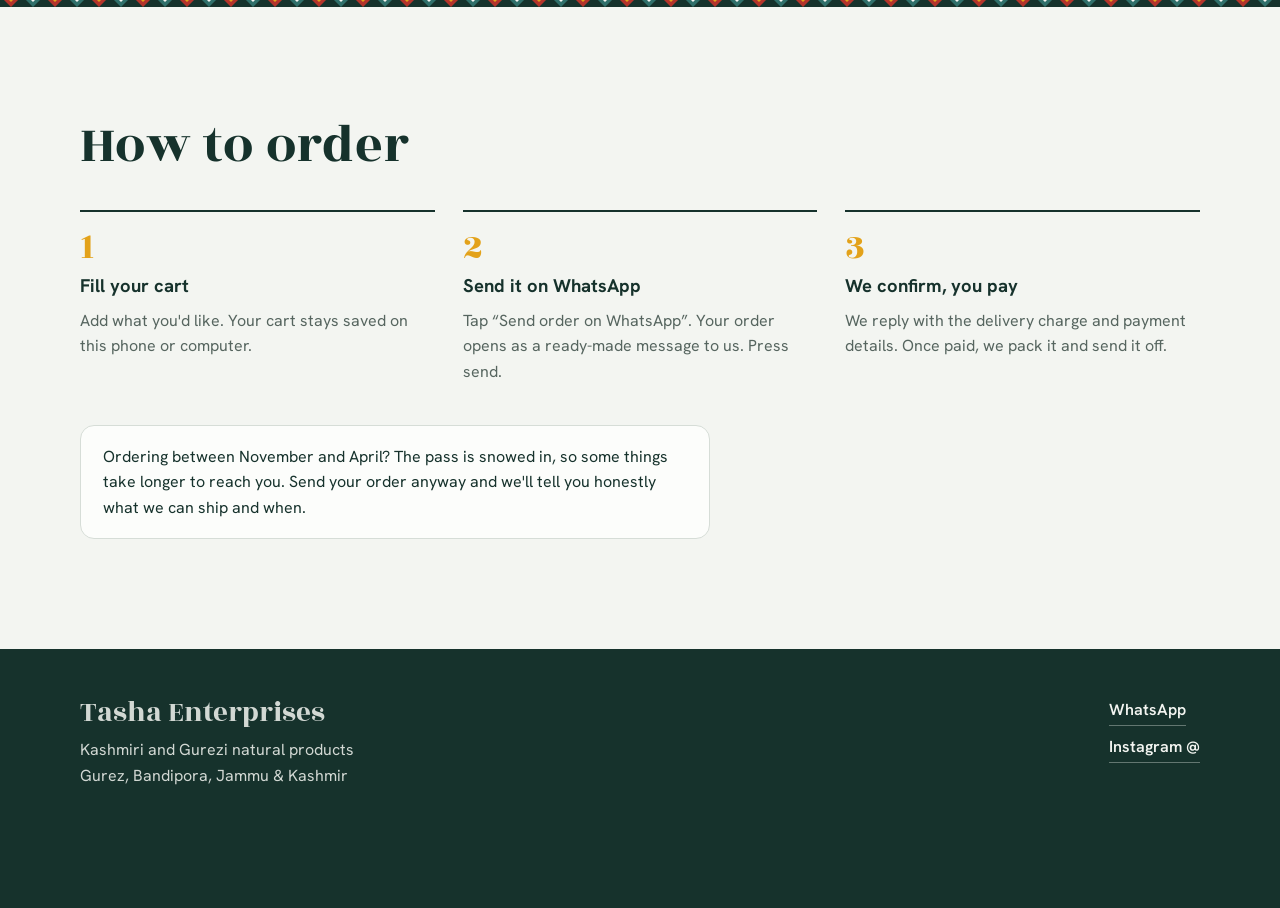
==== commit bb2574cb: "test2" ====
--- a/index.html
+++ b/index.html
@@ -20,7 +20,7 @@
   <div class="wrap bar-in">
     <a class="logo" href="#top" aria-label="Tasha Enterprises, home">
       <svg viewBox="0 0 40 40" aria-hidden="true"><path d="M4 32 L20 6 L36 32 Z" fill="currentColor"/><path d="M20 6 L15 14 L18 13 L20 16 L22 13 L25 14 Z" fill="var(--snow)"/></svg>
-      <span>Tasha Enterprises</span>
+      <span>NaTasha Enterprises</span>
     </a>
     <nav class="bar-nav" aria-label="Main">
       <a href="#story">Our valley</a>
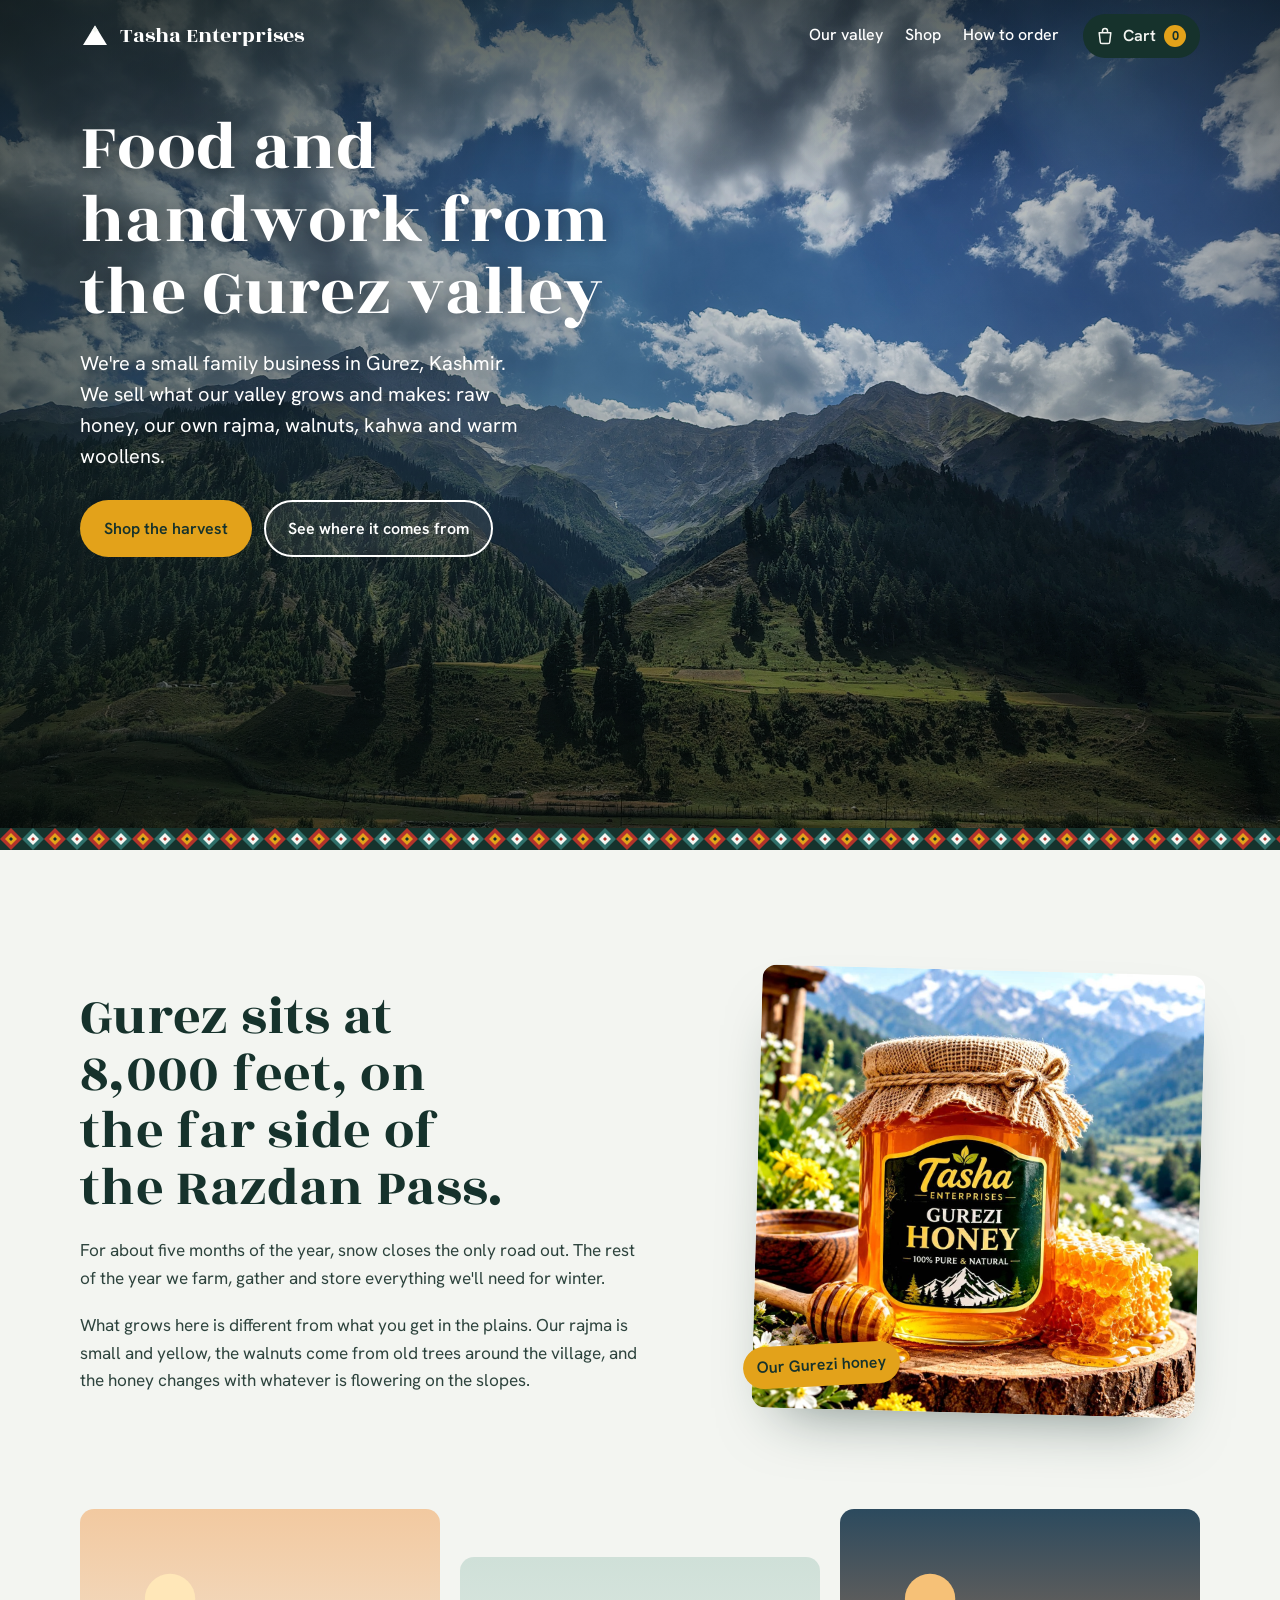
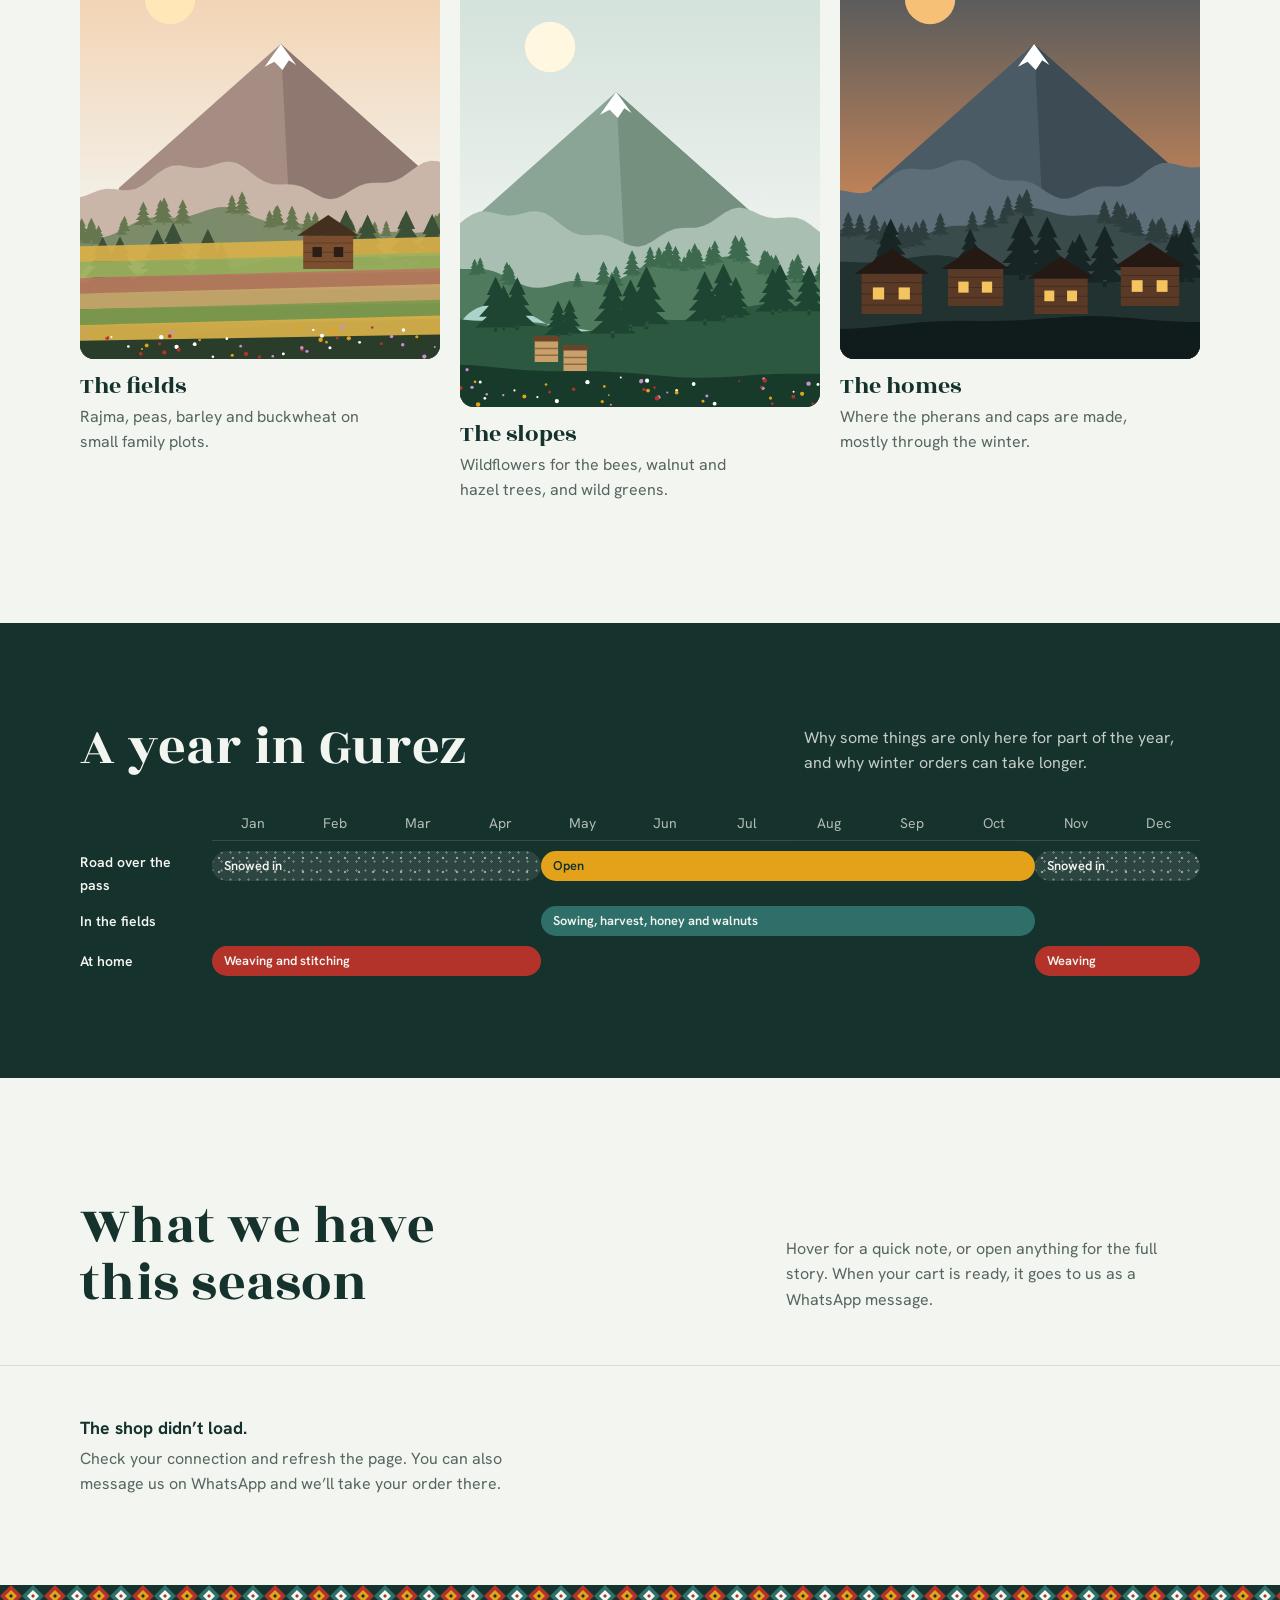
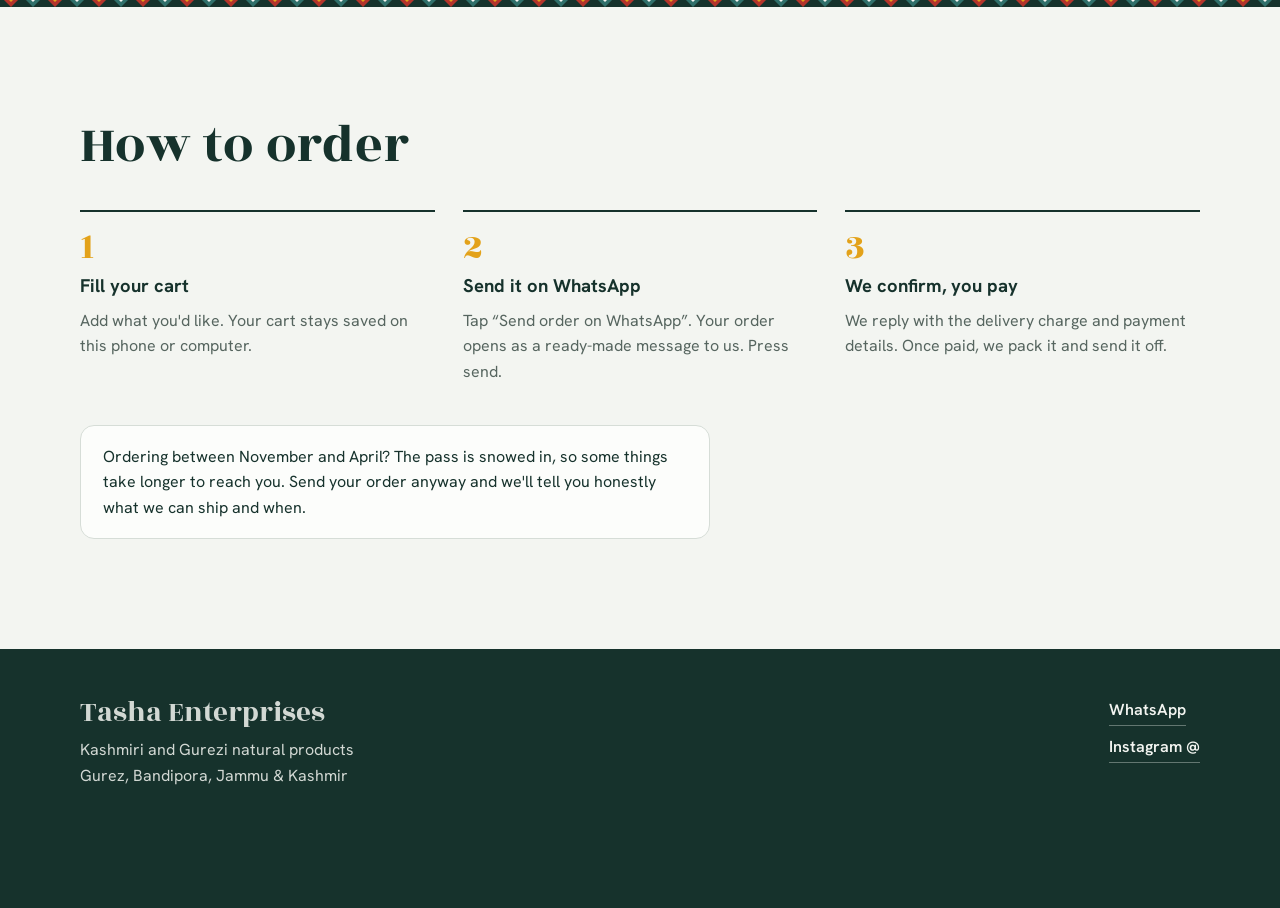
==== commit 67a34d0f: "img" ====
--- a/index.html
+++ b/index.html
@@ -20,7 +20,7 @@
   <div class="wrap bar-in">
     <a class="logo" href="#top" aria-label="Tasha Enterprises, home">
       <svg viewBox="0 0 40 40" aria-hidden="true"><path d="M4 32 L20 6 L36 32 Z" fill="currentColor"/><path d="M20 6 L15 14 L18 13 L20 16 L22 13 L25 14 Z" fill="var(--snow)"/></svg>
-      <span>NaTasha Enterprises</span>
+      <span>Tasha Enterprises</span>
     </a>
     <nav class="bar-nav" aria-label="Main">
       <a href="#story">Our valley</a>
--- a/css/style.css
+++ b/css/style.css
@@ -73,6 +73,23 @@
 .btn-line{border-color:var(--deodar);background:color-mix(in srgb,var(--snow) 55%,transparent)}
 .hero:has(.hero-photo) h1,.hero:has(.hero-photo) .hero-copy p{color:#fff;text-shadow:0 2px 18px rgba(0,0,0,.35)}
 @media (max-width:640px){.hero{min-height:760px}.hero-copy{padding-top:calc(96px + env(safe-area-inset-top,0px))}}
+
+
+/* darken + vignette over the hero photo (only applies when a photo is present) */
+.hero:has(.hero-photo)::after{
+  content:"";position:absolute;inset:0;z-index:-1;pointer-events:none;
+  background:
+    radial-gradient(ellipse at 40% 45%, rgba(0,0,0,0) 35%, rgba(0,0,0,.5) 100%),
+    linear-gradient(90deg, rgba(10,24,21,.6) 0%, rgba(10,24,21,.2) 65%, rgba(10,24,21,.1) 100%),
+    linear-gradient(to bottom, rgba(10,24,21,.45) 0, rgba(10,24,21,0) 22%);
+}
+
+/* the nav is dark ink by default, so flip it to white while it floats over the photo */
+body:has(.hero-photo) .bar:not(.solid){color:#fff}
+body:has(.hero-photo) .bar:not(.solid) .logo svg{color:#fff}
+
+/* outlined button needs light text on a dark photo */
+.hero:has(.hero-photo) .btn-line{border-color:#fff;color:#fff;background:rgba(255,255,255,.08)}
 
 /* scene layers animate in once */
 .layer{transform-box:fill-box}
